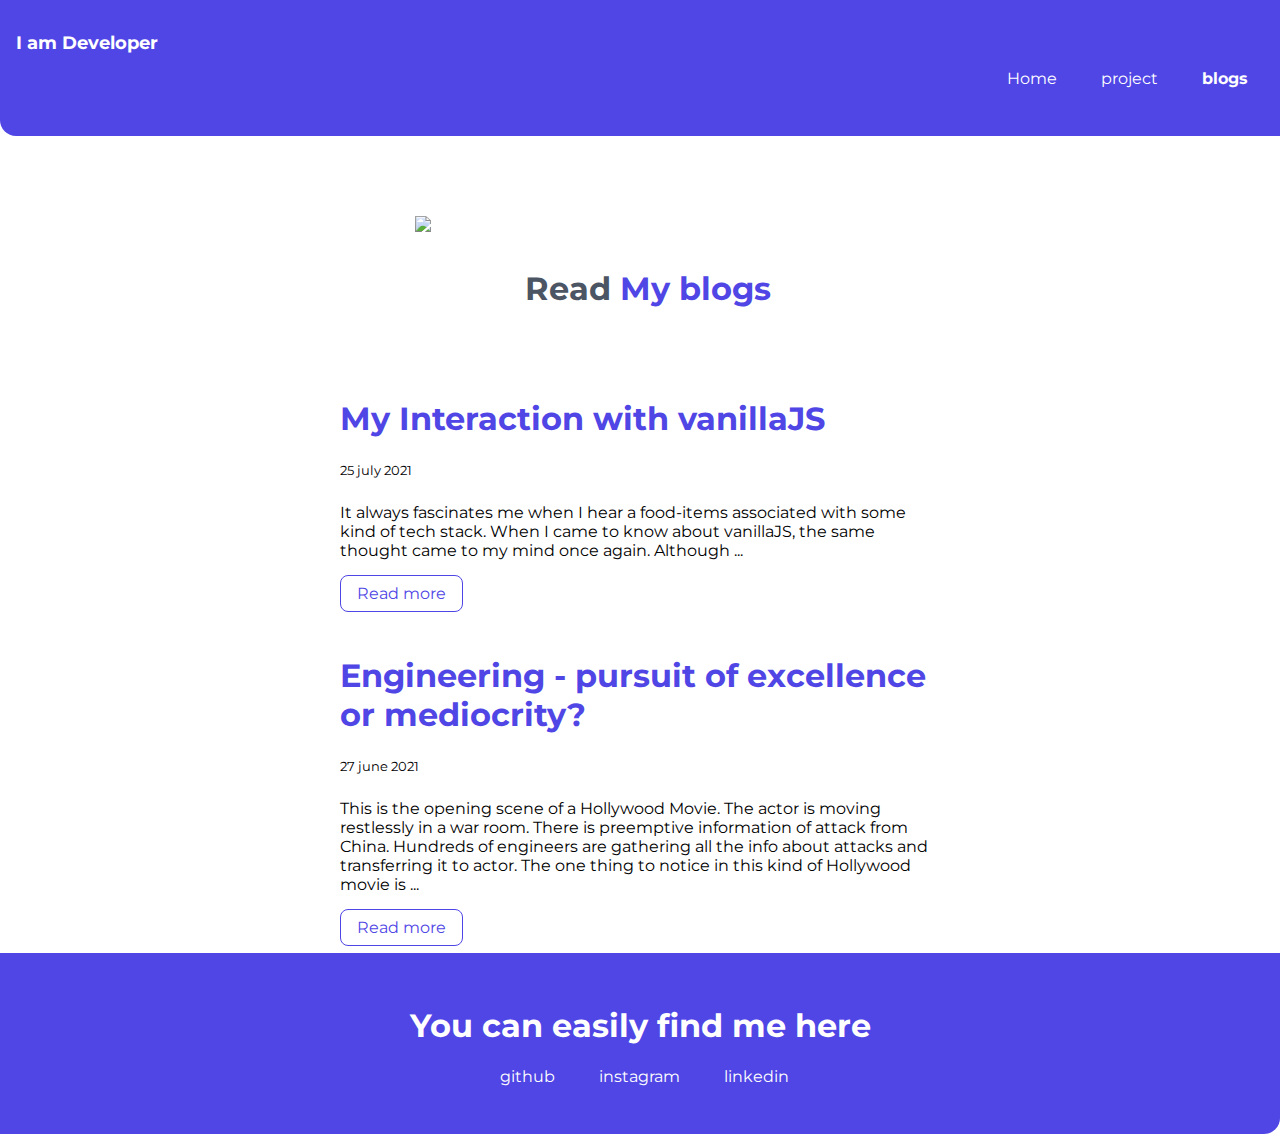
==== blogs.html @ eafb23cd "update footer blog section" ====
<!DOCTYPE html>
<html lang="en">
<head>
    <meta charset="UTF-8">
    <meta http-equiv="X-UA-Compatible" content="IE=edge">
    <meta name="viewport" content="width=device-width, initial-scale=1.0">
    <title>blogs|Anurag</title>
    <link href="styles.css" rel="stylesheet" />
</head>
<body>
    <nav class="navigation container">
        
        <div class="nav-top">I am Developer</div>

        <ul class="list-no-bullet">
            <li class="list-item-inline">
                <a class="link" href="/">Home</a>
            </li>

            <li class="list-item-inline">
                <a class="link" href="/projects.html">project</a>
            </li>

            <li class="list-item-inline">
                <a class="link link-active" href="/blogs.html">blogs</a>
            </li>
        </ul>
    </nav>

    <header class="hero">
        
        <img class="hero-img" src="image/blog_post.svg"/>

        <h1 class="hero-header">Read<span class="hero-var"> My blogs</span></h1>
    </header>
    
    <section class="section section-text">
        <div class="container container-center">
           <h1 > <a class="link link-blog" href="https://anuragshelf.hashnode.dev/my-interaction-with-vanillajs">My Interaction with vanillaJS</a></h1>
            <small class="section-pad">25 july 2021</small>
            <p class="section-pad">It always fascinates me when I hear a food-items associated with some kind of tech stack. When I came to know about vanillaJS, the same thought came to my mind once again. Although ...</p>
            <a class="link link-secondary" href="https://anuragshelf.hashnode.dev/my-interaction-with-vanillajs">Read more</a>
        </div>
        
    </section>

    <section class="section section-text">
        <div class="container container-center">
           <h1> <a class="link link-blog" href="https://anuragshelf.hashnode.dev/engineering-in-india-pursuit-of-excellence-or-mediocrity">Engineering - pursuit of excellence or mediocrity?</a></h1>
            <small class="section-pad">27 june 2021</small>
            <p class="section-pad">This is the opening scene of a Hollywood Movie. The actor is moving restlessly in a war room. There is preemptive information of attack from China. Hundreds of engineers are gathering all the info about attacks and transferring it to actor. The one thing to notice in this kind of Hollywood movie is ...</p>
            <a class="link link-secondary" href="https://anuragshelf.hashnode.dev/engineering-in-india-pursuit-of-excellence-or-mediocrity">Read more</a>
        </div>
        
    </section>
    
    <footer class="footer">
    <h1>You can easily find me here</h1>     
       <ul class="list-no-bullet">
           <li class="list-item-inline">
               <a class="link" href="https://github.com/anurag-kkumarr">github</a>
           </li>

           <li class="list-item-inline">
               <a class="link" href="https://www.instagram.com/anurag_katyayan/">instagram</a>
           </li>

           <li class="list-item-inline"><a class="link" href="https://www.linkedin.com/in/anuragkkumarr/">linkedin</a>
           </li>
       </ul>
   </footer>
</body>
</html>
---- styles.css ----
@import url('https://fonts.googleapis.com/css2?family=Montserrat:wght@400;700&display=swap');

:root {
    --primary-color: #4F46E5;
    --dark-gray: #4B5563;
    --off-white: #E5E7EB;
}

body {
    font-family: 'Montserrat', sans-serif;
    margin: 0px;
}
hr {
    margin: 2rem 0rem 1rem 0rem;
}

.navigation {
    background-color: var(--primary-color);
    color: white;
    padding: 2rem 0rem;
    border-radius: 0rem 0rem 0rem 1rem;
}
.navigation .nav-top {
    font-weight: bold;
    font-size: 1.1rem;

}
.navigation .link {
    color: white;
}
.navigation .link-active {
    font-weight: bold;
}
.navigation .list-no-bullet {
    text-align: right;
}
.navigation a:hover {
    text-decoration: underline;
}
.hero {
    padding: 2rem;
    padding-top: 5rem; 
}
.hero .hero-img {
    width: 450px;
    max-width: 80%;
    display: block;
    margin: auto;
}
.hero .hero-header {
    text-align: center;
    padding-top: 1rem;
    padding-left: 1rem;
    color: var(--dark-gray);
}
.hero .hero-header .hero-var {
    color: var(--primary-color);
}

.container {
    padding-left: 1rem;
    padding-right: 1rem;
}
.container-center {
    margin: auto;
    max-width: 600px;
}
.link {
    text-decoration: none;
    padding: 0.5rem 1rem;
    
}
.link-primary {
    background-color: var(--primary-color);
    color: white;
    border-radius: 0.5rem;
}
.link-secondary {
    color: var(--primary-color);
    border: 1px solid var(--primary-color);
    border-radius: 0.5rem;
}
.link-blog {
    color: var(--primary-color);
   /** padding: 0.5rem 5rem 0.5rem 7rem;**/
   padding: 0.5rem 0rem;
   
}

.section-text {
    margin: auto;
}
.section-pad {
    /**padding: 0.5rem 5rem 0.5rem 7rem;**/
    padding: 0.5rem 0rem;
}

.section{
    padding: 1rem;
}
.off-white {
    background-color: var(--off-white);
}

.list-no-bullet {
    list-style: none;
}
.list-item-inline {
    display: inline;
    padding-left: 0.5rem;
}

.footer {
    background-color: var(--primary-color);
    padding: 2rem 0rem;
    color: white;
    text-align: center;
    border-bottom-right-radius: 1rem;
}
.footer .link {
    color: white;

}
.footer ul {
    padding-inline-start: 0px;
}
.inline-pad {
    padding-inline-start: 0px;
}
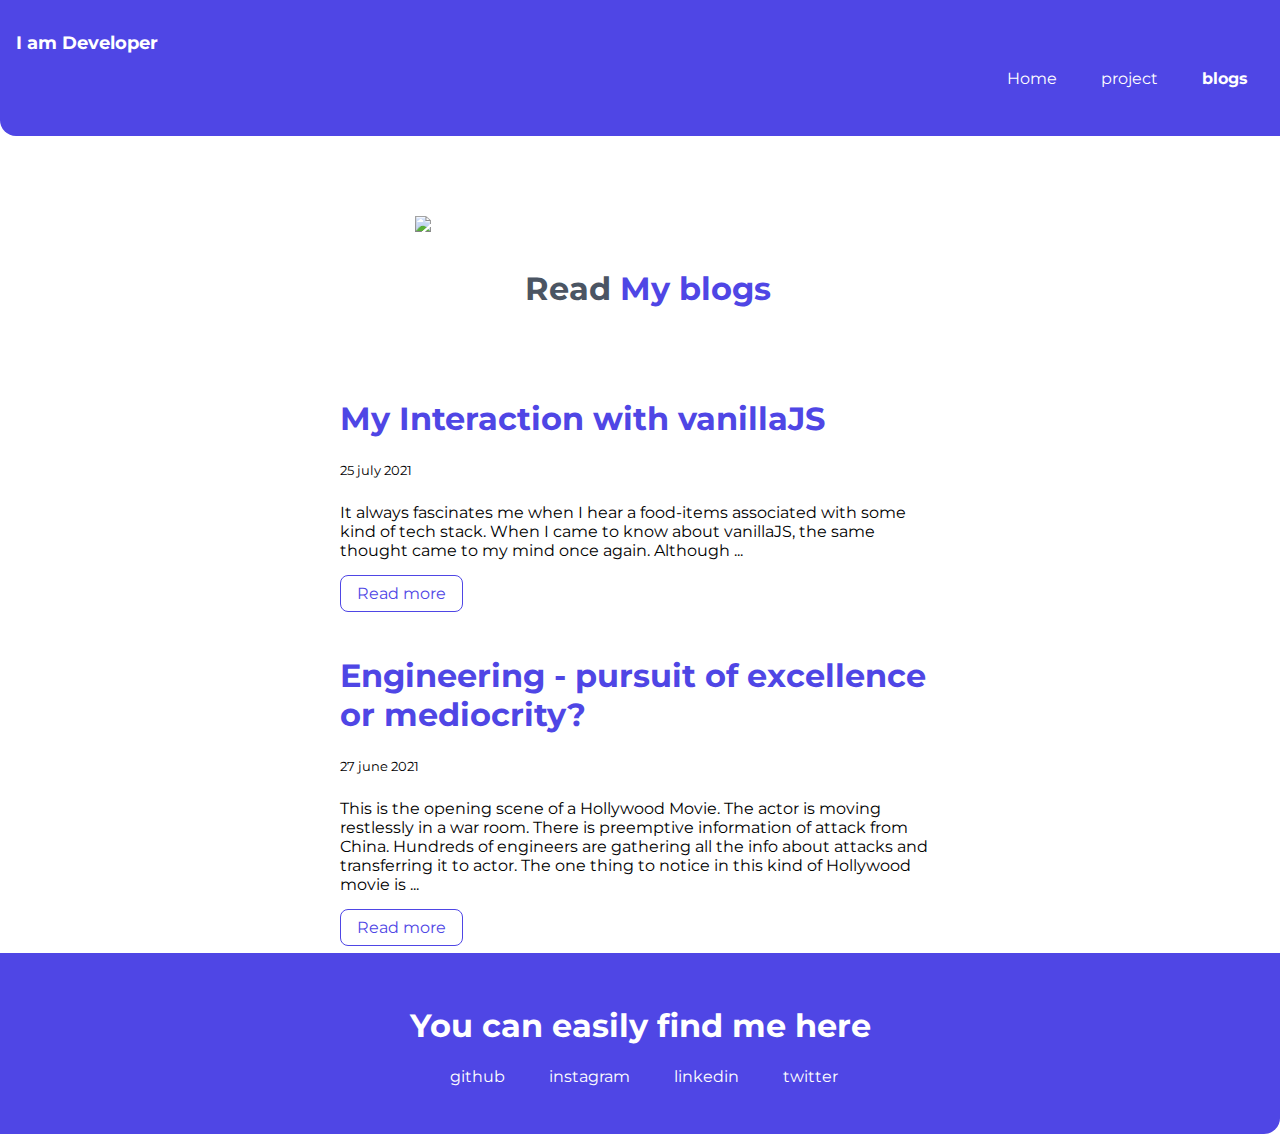
==== commit 3841f78b: "added twitter account" ====
--- a/blogs.html
+++ b/blogs.html
@@ -67,6 +67,9 @@
 
            <li class="list-item-inline"><a class="link" href="https://www.linkedin.com/in/anuragkkumarr/">linkedin</a>
            </li>
+           
+           <li class="list-item-inline"><a class="link" href="https://twitter.com/anuragcode/">twitter</a>
+           </li>
        </ul>
    </footer>
 </body>
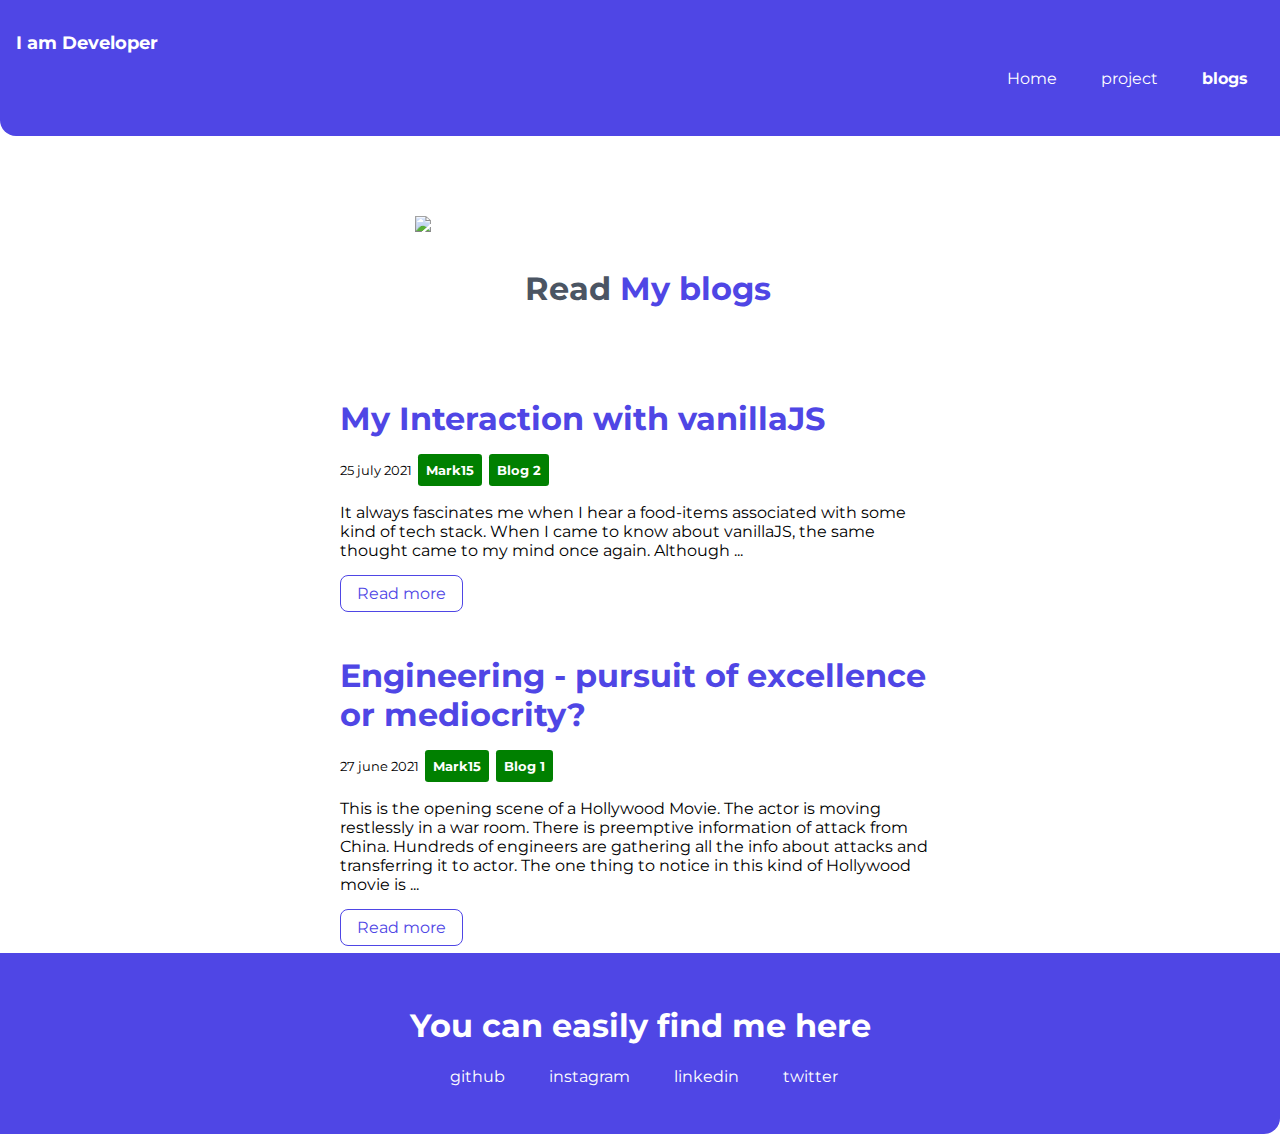
==== commit 9534083f: "blogs updated" ====
--- a/blogs.html
+++ b/blogs.html
@@ -37,7 +37,7 @@
     <section class="section section-text">
         <div class="container container-center">
            <h1 > <a class="link link-blog" href="https://anuragshelf.hashnode.dev/my-interaction-with-vanillajs">My Interaction with vanillaJS</a></h1>
-            <small class="section-pad">25 july 2021</small>
+            <small class="section-pad">25 july 2021       <span class="span">Mark15</span><span class="span">Blog 2</span></small>
             <p class="section-pad">It always fascinates me when I hear a food-items associated with some kind of tech stack. When I came to know about vanillaJS, the same thought came to my mind once again. Although ...</p>
             <a class="link link-secondary" href="https://anuragshelf.hashnode.dev/my-interaction-with-vanillajs">Read more</a>
         </div>
@@ -47,7 +47,7 @@
     <section class="section section-text">
         <div class="container container-center">
            <h1> <a class="link link-blog" href="https://anuragshelf.hashnode.dev/engineering-in-india-pursuit-of-excellence-or-mediocrity">Engineering - pursuit of excellence or mediocrity?</a></h1>
-            <small class="section-pad">27 june 2021</small>
+            <small class="section-pad">27 june 2021     <span class="span">Mark15</span><span class="span">Blog 1</span></small>
             <p class="section-pad">This is the opening scene of a Hollywood Movie. The actor is moving restlessly in a war room. There is preemptive information of attack from China. Hundreds of engineers are gathering all the info about attacks and transferring it to actor. The one thing to notice in this kind of Hollywood movie is ...</p>
             <a class="link link-secondary" href="https://anuragshelf.hashnode.dev/engineering-in-india-pursuit-of-excellence-or-mediocrity">Read more</a>
         </div>
--- a/styles.css
+++ b/styles.css
@@ -109,6 +109,14 @@
     display: inline;
     padding-left: 0.5rem;
 }
+.span {
+    background-color: green;
+    color: white;
+    font-weight: bold;
+    padding: 0.5rem;
+    margin: 0.2rem;
+    border-radius: 0.2rem;
+}
 
 .footer {
     background-color: var(--primary-color);
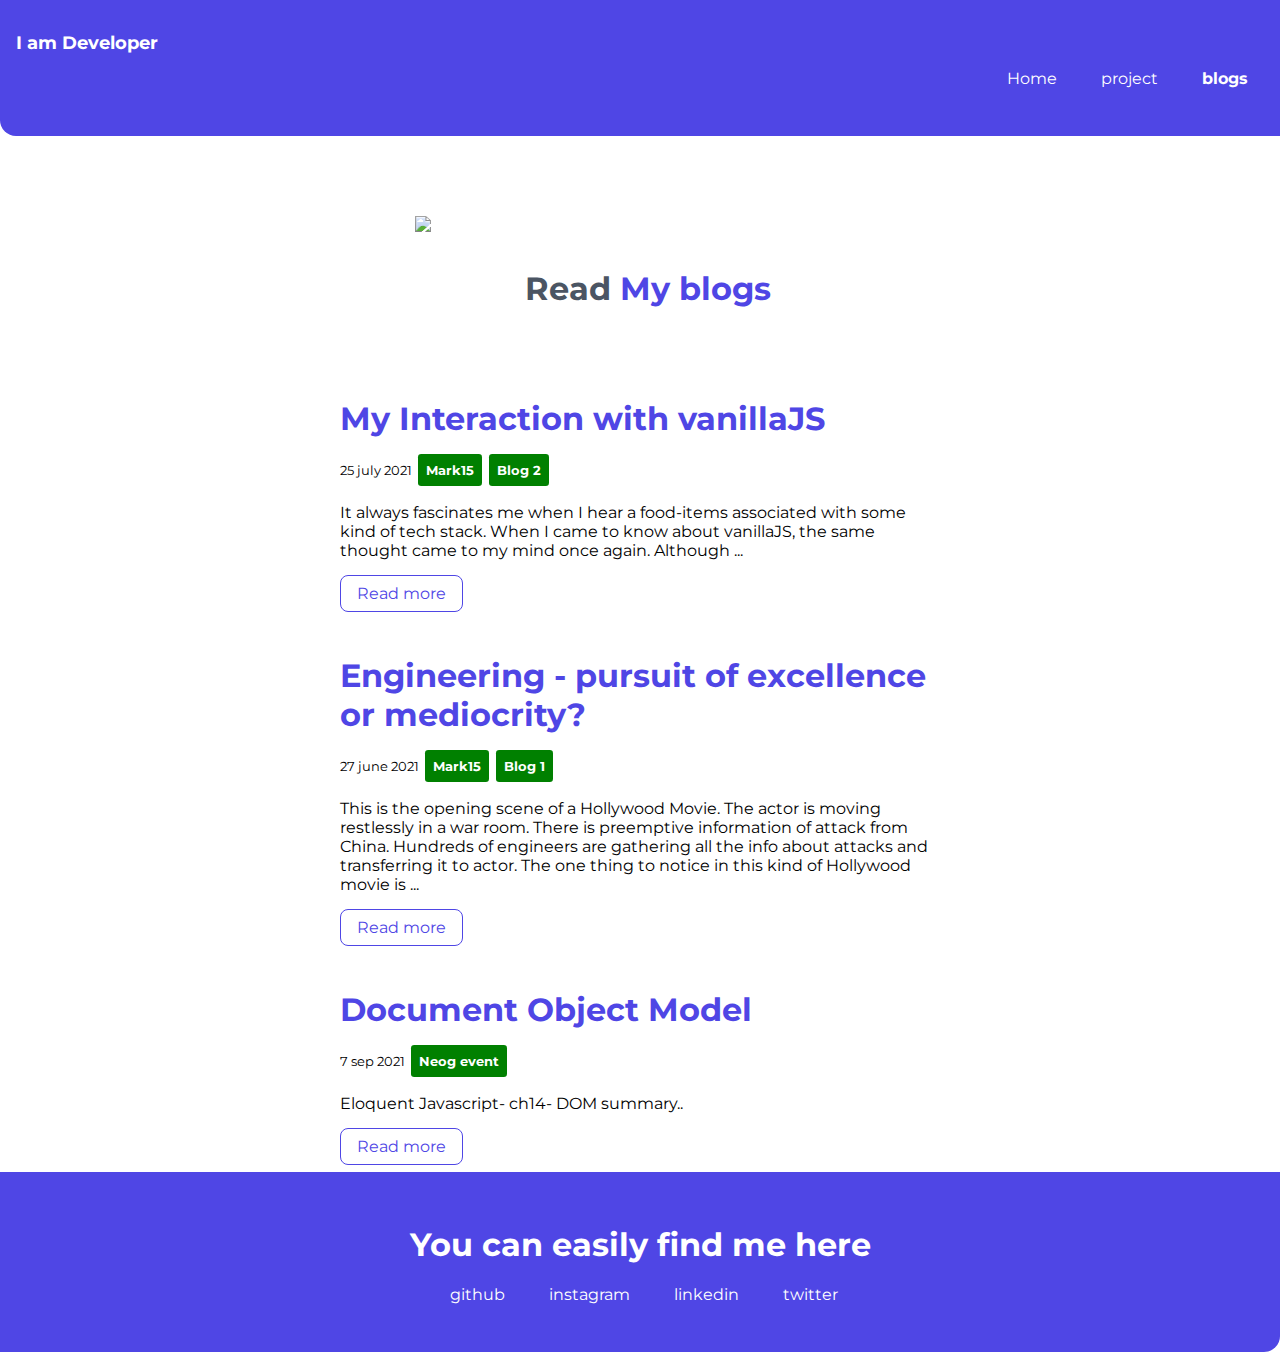
==== commit e3c1612c: "added notion doc for DOM" ====
--- a/blogs.html
+++ b/blogs.html
@@ -36,20 +36,30 @@
     
     <section class="section section-text">
         <div class="container container-center">
-           <h1 > <a class="link link-blog" href="https://anuragshelf.hashnode.dev/my-interaction-with-vanillajs">My Interaction with vanillaJS</a></h1>
+           <h1 > <a class="link link-blog" href="https://anuragshelf.hashnode.dev/my-interaction-with-vanillajs" target="_blank">My Interaction with vanillaJS</a></h1>
             <small class="section-pad">25 july 2021       <span class="span">Mark15</span><span class="span">Blog 2</span></small>
             <p class="section-pad">It always fascinates me when I hear a food-items associated with some kind of tech stack. When I came to know about vanillaJS, the same thought came to my mind once again. Although ...</p>
-            <a class="link link-secondary" href="https://anuragshelf.hashnode.dev/my-interaction-with-vanillajs">Read more</a>
+            <a class="link link-secondary" href="https://anuragshelf.hashnode.dev/my-interaction-with-vanillajs" target="_blank">Read more</a>
         </div>
         
     </section>
 
     <section class="section section-text">
         <div class="container container-center">
-           <h1> <a class="link link-blog" href="https://anuragshelf.hashnode.dev/engineering-in-india-pursuit-of-excellence-or-mediocrity">Engineering - pursuit of excellence or mediocrity?</a></h1>
+           <h1> <a class="link link-blog" href="https://anuragshelf.hashnode.dev/engineering-in-india-pursuit-of-excellence-or-mediocrity" target="_blank">Engineering - pursuit of excellence or mediocrity?</a></h1>
             <small class="section-pad">27 june 2021     <span class="span">Mark15</span><span class="span">Blog 1</span></small>
             <p class="section-pad">This is the opening scene of a Hollywood Movie. The actor is moving restlessly in a war room. There is preemptive information of attack from China. Hundreds of engineers are gathering all the info about attacks and transferring it to actor. The one thing to notice in this kind of Hollywood movie is ...</p>
-            <a class="link link-secondary" href="https://anuragshelf.hashnode.dev/engineering-in-india-pursuit-of-excellence-or-mediocrity">Read more</a>
+            <a class="link link-secondary" href="https://anuragshelf.hashnode.dev/engineering-in-india-pursuit-of-excellence-or-mediocrity" target="_blank">Read more</a>
+        </div>
+        
+    </section>
+    
+    <section class="section section-text">
+        <div class="container container-center">
+           <h1> <a class="link link-blog" href="https://www.notion.so/Document-Object-Model-40c9e49b0dcf4f3a8282bc1ab6b4d25e">Document Object Model</a></h1>
+            <small class="section-pad">7 sep 2021     <span class="span">Neog event</span></small>
+            <p class="section-pad">Eloquent Javascript- ch14- DOM summary..</p>
+            <a class="link link-secondary" href="https://www.notion.so/Document-Object-Model-40c9e49b0dcf4f3a8282bc1ab6b4d25e" target="_blank">Read more</a>
         </div>
         
     </section>
@@ -58,17 +68,17 @@
     <h1>You can easily find me here</h1>     
        <ul class="list-no-bullet">
            <li class="list-item-inline">
-               <a class="link" href="https://github.com/anurag-kkumarr">github</a>
+               <a class="link" href="https://github.com/anurag-kkumarr" target="_blank">github</a>
            </li>
 
            <li class="list-item-inline">
-               <a class="link" href="https://www.instagram.com/anurag_katyayan/">instagram</a>
+               <a class="link" href="https://www.instagram.com/anurag_katyayan/" target="_blank">instagram</a>
            </li>
 
-           <li class="list-item-inline"><a class="link" href="https://www.linkedin.com/in/anuragkkumarr/">linkedin</a>
+           <li class="list-item-inline"><a class="link" href="https://www.linkedin.com/in/anuragkkumarr/" target="_blank">linkedin</a>
            </li>
            
-           <li class="list-item-inline"><a class="link" href="https://twitter.com/anuragcode/">twitter</a>
+           <li class="list-item-inline"><a class="link" href="https://twitter.com/anuragcode/" target="_blank">twitter</a>
            </li>
        </ul>
    </footer>
